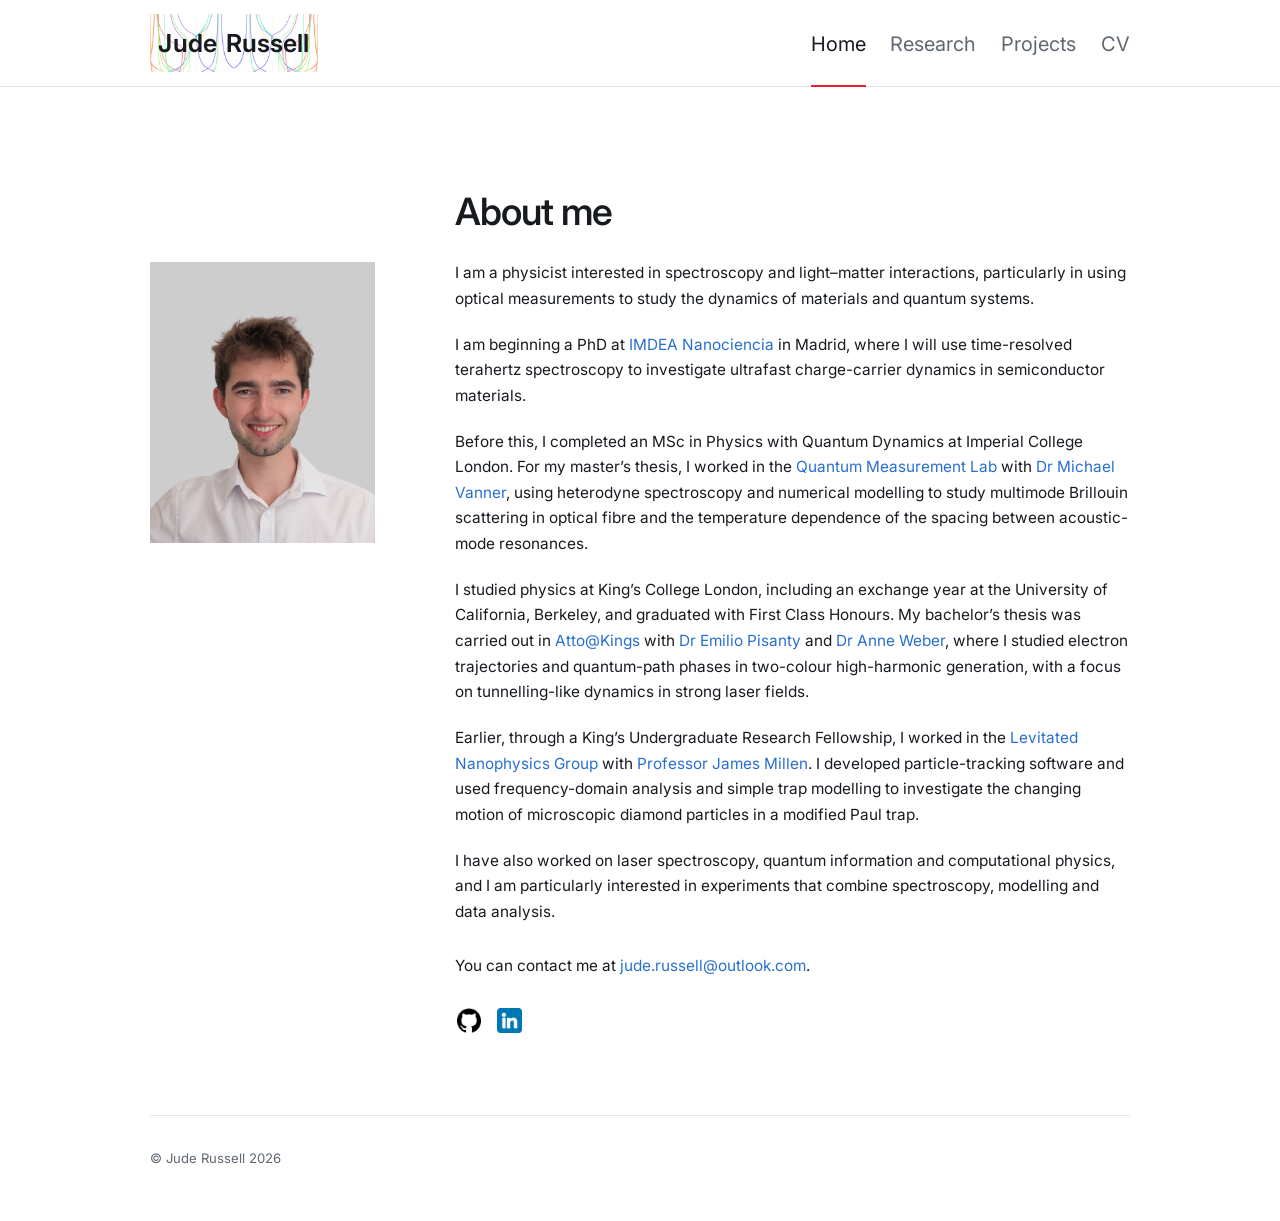
==== index.html @ 182eb0db "Add files via upload" ====
<!doctype html>
<html lang="en">
<head>
  <meta charset="utf-8">
  <meta name="viewport" content="width=device-width, initial-scale=1">
  <title>Home</title>
  <link rel="icon" type="image/png" href="/assets/images/favicon.png">
  <link rel="preconnect" href="https://fonts.googleapis.com">
  <link rel="preconnect" href="https://fonts.gstatic.com" crossorigin>
  <link href="https://fonts.googleapis.com/css2?family=Inter:wght@100..900&display=swap" rel="stylesheet">
  <link rel="stylesheet" href="/assets/css/main.css?v=5">
  <script src="/assets/js/main.js" defer></script>
</head>
<body>
  <header class="site-header">
    <div class="nav-shell">
      <a class="brand" href="/index.html"><span>Jude</span> <span>Russell</span></a>
      <button class="menu-toggle" type="button" aria-label="Open navigation" aria-expanded="false"><span></span><span></span><span></span></button>
      <nav class="site-nav" aria-label="Primary navigation">
        <a href="/index.html" aria-current="page">Home</a>
        <a href="/work/index.html">Research</a>
        <a href="/projects/index.html">Projects</a>
        <a href="/cv/index.html">CV</a>
      </nav>
    </div>
  </header>

  <main>
    <section class="home-intro">
      <figure class="home-portrait media media--portrait" data-fallback>
        <img class="profile-photo" src="/assets/images/home/profile.png" alt="Portrait of Jude Russell">
        <div class="asset-fallback">
          Profile photograph<br>
          <small>assets/images/home/profile.png</small>
        </div>
      </figure>

      <div class="home-copy reading-column">
        <h1 class="home-heading">About me</h1>

        <p>
          I am a physicist interested in spectroscopy and light–matter interactions, particularly in using optical measurements to study the dynamics of materials and quantum systems.
        </p>

        <p>
          I am beginning a PhD at
          <a href="https://www.nanociencia.imdea.org/" rel="external">IMDEA Nanociencia</a>
          in Madrid, where I will use time-resolved terahertz spectroscopy to investigate ultrafast charge-carrier dynamics in semiconductor materials.
        </p>

        <p>
          Before this, I completed an MSc in Physics with Quantum Dynamics at Imperial College London. For my master’s thesis, I worked in the
          <a href="https://www.qmeas.net" rel="external">Quantum Measurement Lab</a>
          with
          <a href="https://profiles.imperial.ac.uk/m.vanner" rel="external">Dr Michael Vanner</a>,
          using heterodyne spectroscopy and numerical modelling to study multimode Brillouin scattering in optical fibre and the temperature dependence of the spacing between acoustic-mode resonances.
        </p>

        <p>
          I studied physics at King’s College London, including an exchange year at the University of California, Berkeley, and graduated with First Class Honours. My bachelor’s thesis was carried out in
          <a href="https://www.attokings.com" rel="external">Atto@Kings</a>
          with
          <a href="https://www.kcl.ac.uk/people/emilio-pisanty" rel="external">Dr Emilio Pisanty</a>
          and
          <a href="https://www.kcl.ac.uk/people/anne-weber" rel="external">Dr Anne Weber</a>,
          where I studied electron trajectories and quantum-path phases in two-colour high-harmonic generation, with a focus on tunnelling-like dynamics in strong laser fields.
        </p>

        <p>
          Earlier, through a King’s Undergraduate Research Fellowship, I worked in the
          <a href="https://levi-nano.com" rel="external">Levitated Nanophysics Group</a>
          with
          <a href="https://www.kcl.ac.uk/people/james-millen" rel="external">Professor James Millen</a>.
          I developed particle-tracking software and used frequency-domain analysis and simple trap modelling to investigate the changing motion of microscopic diamond particles in a modified Paul trap.
        </p>

        <p>
          I have also worked on laser spectroscopy, quantum information and computational physics, and I am particularly interested in experiments that combine spectroscopy, modelling and data analysis.
        </p>

        <p class="contact-line">
          You can contact me at
          <a href="mailto:jude.russell@outlook.com">jude.russell@outlook.com</a>.
        </p>

        <div class="social-links" role="group" aria-label="Profiles">
          <a href="https://github.com/Jfj-russell" rel="me external" aria-label="GitHub">
            <img src="/assets/images/social/github.png" alt="">
          </a>
          <a href="https://www.linkedin.com/in/jude-russell/" rel="me external" aria-label="LinkedIn">
            <img src="/assets/images/social/linkedin.png" alt="">
          </a>
        </div>
      </div>
    </section>
  </main>

  <footer class="site-footer"><p>© Jude Russell 2026</p></footer>
</body>
</html>
---- assets/css/main.css ----
/* ==========================================================================
   Base
   ========================================================================== */

:root {
  --ink: #171b20;
  --muted: #5f6872;
  --faint: #8a929a;
  --line: #e4e8ec;
  --line-strong: #d1d7dd;
  --paper: #ffffff;
  --wash: #f5f7f8;
  --accent: #286fd1;
  --accent-dark: #1856a4;
  --selected: #ed1b2f;
  --max-width: 980px;
  --reading-width: 700px;
}

* {
  box-sizing: border-box;
}

html {
  scroll-behavior: smooth;
}

body {
  margin: 0;
  color: var(--ink);
  background: var(--paper);
  font-family: "Inter", ui-sans-serif, -apple-system, BlinkMacSystemFont, "Segoe UI", Helvetica, Arial, sans-serif;
  font-size: 0.96rem;
  line-height: 1.67;
  text-rendering: optimizeLegibility;
}

img {
  display: block;
  max-width: 100%;
}

a {
  color: var(--accent);
  text-decoration: none;
}

a:hover {
  color: var(--accent-dark);
}

a:focus-visible,
button:focus-visible {
  outline: 2px solid var(--accent);
  outline-offset: 4px;
}

h1,
h2,
h3 {
  margin-top: 0;
  font-weight: 560;
  letter-spacing: -0.025em;
  line-height: 1.18;
}

h1 {
  max-width: 850px;
  margin-bottom: 1rem;
  font-size: clamp(2rem, 5vw, 3.6rem);
}

h2 {
  margin-bottom: 1.15rem;
  font-size: clamp(1.3rem, 2.6vw, 1.75rem);
}

h3 {
  margin-bottom: 0.45rem;
  font-size: 1.02rem;
}

p {
  margin: 0 0 1.25rem;
}

/* ==========================================================================
   Header and navigation
   ========================================================================== */

.site-header {
  position: sticky;
  top: 0;
  z-index: 20;
  border-bottom: 1.5px solid var(--line);
  background: rgba(255, 255, 255, 0.96);
  backdrop-filter: blur(10px);
}

.nav-shell {
  width: min(calc(100% - 5rem), var(--max-width));
  min-height: 5.15rem;
  margin: 0 auto;
  display: flex;
  align-items: center;
  justify-content: space-between;
  gap: 2rem;
}

.brand,
.brand:visited,
.brand:hover,
.brand:focus,
.brand:active {
  display: inline-flex;
  width: 10.5rem;
  height: 3.65rem;
  align-items: center;
  justify-content: center;
  color: var(--ink);
  background:
    linear-gradient(rgba(255, 255, 255, 0.4), rgba(255, 255, 255, 0.4)),
    url("/assets/images/header-background-long.jpg") center / 100% 100% no-repeat;
  font-size: 1.55rem;
  font-weight: 630;
  letter-spacing: 0.005em;
  line-height: 1;
  text-decoration: none;
  white-space: nowrap;
}

.brand span {
  display: inline;
  color: inherit;
}

.brand span + span {
  margin-left: 0.35em;
}

.site-nav {
  display: flex;
  align-items: center;
  gap: 1.55rem;
}

.site-nav a {
  position: relative;
  padding: 1.75rem 0 1.55rem;
  color: var(--muted);
  font-size: 1.25rem;
  text-decoration: none;
}

.site-nav a::after {
  position: absolute;
  right: 0;
  bottom: -1px;
  left: 0;
  height: 2px;
  background: transparent;
  content: "";
}

.site-nav a:hover,
.site-nav a[aria-current="page"] {
  color: var(--ink);
}

.site-nav a[aria-current="page"]::after {
  background: var(--selected);
}

.menu-toggle {
  display: none;
  padding: 0.5rem;
  border: 0;
  color: var(--ink);
  background: transparent;
  font: inherit;
}

.menu-toggle span {
  display: block;
  width: 1.35rem;
  height: 1px;
  margin: 0.3rem 0;
  background: currentColor;
}

/* ==========================================================================
   Layout
   ========================================================================== */

main {
  width: min(calc(100% - 5rem), var(--max-width));
  min-height: calc(100vh - 12rem);
  margin: 0 auto;
  padding: clamp(3.4rem, 8vw, 6.5rem) 0 5rem;
}

.research-detail main {
  max-width: var(--reading-width);
}

.reading-column {
  max-width: var(--reading-width);
}

.item-meta {
  color: var(--muted);
  font-size: 0.86rem;
  letter-spacing: 0.025em;
}

.page-intro {
  padding-bottom: clamp(2.5rem, 6vw, 4.5rem);
  border-bottom: 1.5px solid var(--line-strong);
}

.page-intro--no-rule {
  padding-bottom: 1.5rem;
  border-bottom: 0;
}

.text-link {
  font-size: 0.94rem;
  font-weight: 560;
}

/* ==========================================================================
   Home
   ========================================================================== */

.home-intro {
  display: grid;
  grid-template-columns: minmax(170px, 225px) minmax(0, 1fr);
  gap: clamp(2.5rem, 7vw, 5rem);
  align-items: start;
}

.home-heading {
  margin-bottom: 1.65rem;
  font-size: clamp(1.7rem, 3.4vw, 2.35rem);
}

.contact-line {
  margin-top: 1.8rem;
}

.profile-photo {
  width: 100%;
  aspect-ratio: 4 / 5;
  object-fit: cover;
  object-position: center;
  filter: saturate(0.86) contrast(1.02);
}

.home-portrait {
  width: 100%;
  max-width: 225px;
  justify-self: start;
}

.social-links {
  display: flex;
  gap: 0.8rem;
  margin-top: 1.75rem;
}

.social-links a {
  display: inline-flex;
  width: 1.75rem;
  height: 1.75rem;
  align-items: center;
  justify-content: center;
  text-decoration: none;
}

.social-links a:hover {
  opacity: 0.72;
}

.social-links img {
  width: 1.55rem;
  height: 1.55rem;
  border: 0;
  object-fit: contain;
}

/* ==========================================================================
   Research list
   ========================================================================== */

.section-block {
  margin-top: clamp(4rem, 9vw, 7rem);
}

.page-intro--no-rule + .section-block {
  margin-top: 0;
}

.work-list,
.project-list {
  border-top: 1.5px solid var(--line-strong);
}

.work-item {
  display: grid;
  grid-template-columns: 8rem minmax(0, 1fr) auto;
  gap: 1.5rem;
  align-items: start;
  padding: 1.8rem 0;
  border-bottom: 1.5px solid var(--line);
}

.work-item h2 {
  margin-bottom: 0.45rem;
}

.work-item p {
  max-width: 610px;
  margin-bottom: 0;
  color: var(--muted);
}

.work-title-link,
.work-title-link:visited,
.work-title-link:hover,
.work-title-link:focus,
.work-title-link:active {
  color: var(--ink);
  text-decoration: none;
}

.work-title-link:hover {
  text-decoration: underline;
  text-decoration-thickness: 1px;
  text-underline-offset: 0.14em;
}

/* ==========================================================================
   Research detail pages
   ========================================================================== */

.article-section {
  max-width: var(--reading-width);
  margin-top: clamp(3.25rem, 7vw, 5.4rem);
}

.article-section h2 {
  padding-bottom: 0.7rem;
  border-bottom: 1.5px solid var(--line);
}

.research-detail h1 {
  font-size: clamp(1.7rem, 3.7vw, 2.55rem);
}

.research-detail h2 {
  font-size: clamp(1.15rem, 2.2vw, 1.45rem);
}

.research-detail h3 {
  font-size: 0.96rem;
}

.research-detail .page-intro {
  padding-bottom: clamp(1.5rem, 4vw, 2.4rem);
}

.research-detail .page-intro + .article-section {
  margin-top: clamp(2.5rem, 5vw, 3.5rem);
}

.equation {
  margin: 1.8rem 0;
  background: var(--paper);
  text-align: center;
}

.equation math[display="block"] {
  display: block;
  width: fit-content;
  max-width: 100%;
  margin: 0 auto;
  font-size: clamp(0.9rem, 2.2vw, 1.12rem);
}

.thesis-link {
  display: grid;
  grid-template-columns: minmax(150px, 230px) minmax(0, 1fr);
  gap: clamp(1.6rem, 5vw, 3.5rem);
  align-items: center;
  max-width: 800px;
  margin-top: 2rem;
  padding-top: 2rem;
  border-top: 1.5px solid var(--line);
}

.thesis-link img {
  border: 1px solid var(--line-strong);
}

.thesis-link h3 {
  font-size: 1.12rem;
}

/* ==========================================================================
   Media and image fallbacks
   ========================================================================== */

.media {
  max-width: 900px;
  margin: 2.4rem 0 3.2rem;
}

.media img {
  width: 100%;
  height: auto;
  border: 0;
  background: var(--wash);
}

.media--rounded img {
  border-radius: 4px;
}

.media.home-portrait {
  margin-top: 4.5rem;
}

.research-detail main > figure.media {
  width: min(92%, 640px);
  max-width: 640px;
  margin-right: auto;
  margin-left: auto;
}

.research-detail main > figure.media--narrow {
  max-width: 80%;
  margin: 2rem auto;
}

.research-detail main > figure.media--reduced-plot {
  max-width: 70%;
}

.research-detail figure.media > img {
  margin-right: auto;
  margin-left: auto;
}

.asset-fallback {
  display: none;
  min-height: 320px;
  padding: 2rem;
  border: 1.5px solid var(--line);
  align-items: center;
  justify-content: center;
  background: var(--wash);
  color: var(--muted);
  text-align: center;
}

.media.is-missing img {
  display: none;
}

.media.is-missing .asset-fallback {
  display: flex;
}

.media--portrait .asset-fallback {
  min-height: 420px;
}

/* ==========================================================================
   Projects
   ========================================================================== */

.project-entry {
  display: grid;
  grid-template-columns: minmax(260px, 42%) minmax(0, 1fr);
  gap: clamp(2rem, 7vw, 5rem);
  align-items: center;
  padding: clamp(2.8rem, 7vw, 5rem) 0;
  border-bottom: 1.5px solid var(--line);
}

/* Entry with a stacked column of images beside the text. */
.project-entry--split {
  display: flex;
  flex-wrap: wrap;
  gap: 2rem;
  align-items: flex-start;
  margin-bottom: 3rem;
}

.project-entry:nth-child(even) .project-media {
  order: 2;
}

.work-item:last-child,
.project-entry:last-child {
  border-bottom: 0;
}

.project-entry .media {
  margin: 0;
}

.project-media--stack {
  display: flex;
  flex: 0 0 380px;
  flex-direction: column;
  align-items: center;
  gap: 1.25rem;
  max-width: 100%;
}

.project-media--stack .media {
  width: 100%;
  margin: 0 auto;
}

.project-media--stack .media--inset {
  width: 85%;
}

.project-content {
  flex: 1;
  min-width: 280px;
}

.project-media--diagram img {
  padding: clamp(1rem, 3vw, 1.75rem);
  background: var(--paper);
}

.project-entry .asset-fallback {
  min-height: 245px;
}

.project-entry h2 {
  margin-bottom: 0.35rem;
}

.project-entry .item-meta {
  margin-bottom: 1rem;
}

.project-content .item-meta {
  opacity: 0.7;
  font-size: 0.9em;
}

.project-entry p:last-child {
  margin-bottom: 0;
}

/* ==========================================================================
   CV
   ========================================================================== */

.cv-section {
  max-width: 900px;
  margin-top: clamp(3.25rem, 7vw, 5.4rem);
}

.cv-section h2 {
  padding-bottom: 0.7rem;
  border-bottom: 1.5px solid var(--line);
}

.cv-list {
  margin: 0;
  padding: 0;
  list-style: none;
}

.cv-list li {
  display: grid;
  grid-template-columns: 11rem minmax(0, 1fr);
  gap: 1.75rem;
  padding: 1.55rem 0;
  border-bottom: 1.5px solid var(--line);
}

.cv-date {
  color: var(--muted);
  font-size: 0.88rem;
}

.cv-list h3 {
  margin-bottom: 0.35rem;
  font-size: 1.02rem;
}

.cv-list p {
  margin-bottom: 0.45rem;
  color: #343c45;
}

.cv-list p:last-child {
  margin-bottom: 0;
}

.cv-list .item-meta {
  color: var(--muted);
}

.cv-list--compact li {
  padding: 1.2rem 0;
}

.cv-list--no-bottom-rule li:last-child {
  border-bottom: 0;
}

/* ==========================================================================
   Footer
   ========================================================================== */

.site-footer {
  width: min(calc(100% - 5rem), var(--max-width));
  margin: 0 auto;
  padding: 2rem 0 3.2rem;
  border-top: 1.5px solid var(--line);
  color: var(--muted);
  font-size: 0.82rem;
}

.site-footer p {
  margin: 0;
}

/* ==========================================================================
   Small screens
   ========================================================================== */

@media (max-width: 760px) {
  .nav-shell,
  main,
  .site-footer {
    width: min(calc(100% - 2.5rem), var(--max-width));
  }

  .nav-shell {
    min-height: 4.7rem;
  }

  .brand,
  .brand:visited,
  .brand:hover,
  .brand:focus,
  .brand:active {
    width: 8.8rem;
    height: 3.06rem;
    font-size: 1.55rem;
  }

  .menu-toggle {
    display: block;
  }

  .site-nav {
    position: absolute;
    top: 100%;
    right: 0;
    left: 0;
    display: none;
    padding: 0.4rem 1.25rem 1.1rem;
    border-bottom: 1.5px solid var(--line);
    background: var(--paper);
  }

  .site-nav.is-open {
    display: grid;
  }

  .site-nav a {
    padding: 0.65rem 0;
  }

  .site-nav a::after {
    display: none;
  }

  main {
    padding-top: 3.2rem;
  }

  .home-intro,
  .project-entry,
  .thesis-link {
    grid-template-columns: 1fr;
  }

  .home-portrait {
    max-width: 200px;
    justify-self: start;
  }

  .media.home-portrait {
    margin-top: 0;
  }

  .work-item {
    grid-template-columns: 1fr;
    gap: 0.6rem;
  }

  .project-entry:nth-child(even) .project-media {
    order: 0;
  }

  .project-entry .asset-fallback,
  .asset-fallback {
    min-height: 220px;
  }

  .cv-list li {
    grid-template-columns: 1fr;
    gap: 0.3rem;
  }
}

@media (prefers-reduced-motion: reduce) {
  html {
    scroll-behavior: auto;
  }
}
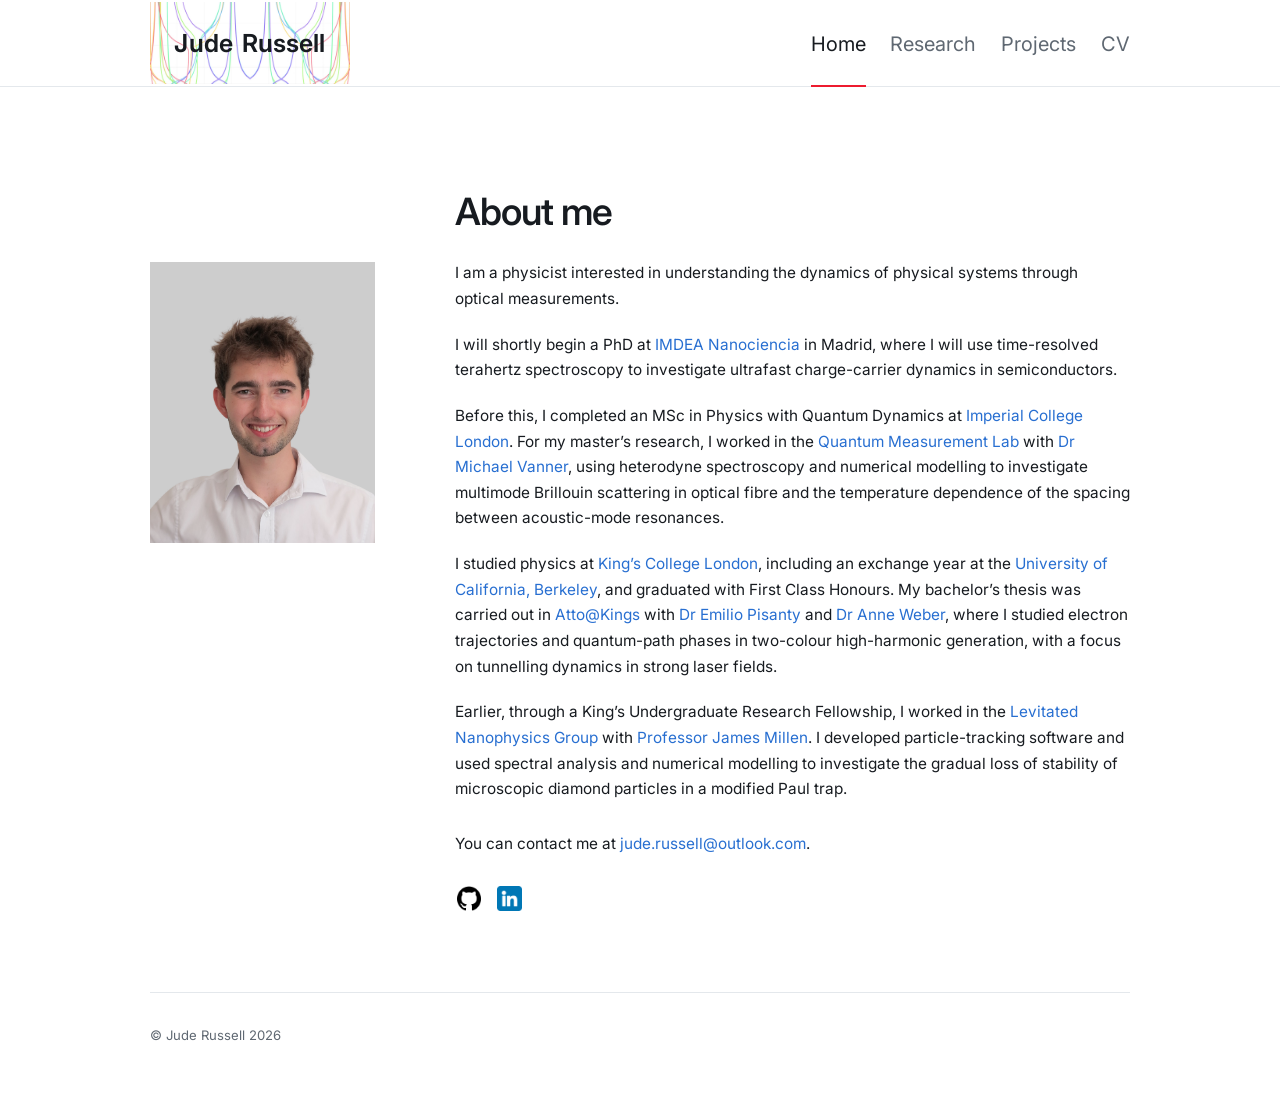
==== commit 6c184cbe: "add sitemap.xml, update CV, header" ====
--- a/index.html
+++ b/index.html
@@ -3,8 +3,29 @@
 <head>
   <meta charset="utf-8">
   <meta name="viewport" content="width=device-width, initial-scale=1">
-  <title>Home</title>
-  <link rel="icon" type="image/png" href="/assets/images/favicon.png">
+  <title>Jude Russell</title>
+  <meta name="description"
+        content="I am a physicist interested in spectroscopy and light–matter interactions, particularly in using optical measurements to study the dynamics of materials and quantum systems.">
+
+  <link rel="canonical" href="https://jfj-russell.github.io/">
+  <link rel="icon"
+        type="image/png"
+        sizes="512x512"
+        href="/assets/images/favicon.png">
+
+  <meta property="og:site_name" content="Jude Russell">
+  <meta property="og:title" content="Jude Russell">
+  <meta property="og:type" content="website">
+  <meta property="og:url" content="https://jfj-russell.github.io/">
+
+  <script type="application/ld+json">
+  {
+    "@context": "https://schema.org",
+    "@type": "WebSite",
+    "name": "Jude Russell",
+    "url": "https://jfj-russell.github.io/"
+  }
+  </script>
   <link rel="preconnect" href="https://fonts.googleapis.com">
   <link rel="preconnect" href="https://fonts.gstatic.com" crossorigin>
   <link href="https://fonts.googleapis.com/css2?family=Inter:wght@100..900&display=swap" rel="stylesheet">
@@ -14,7 +35,9 @@
 <body>
   <header class="site-header">
     <div class="nav-shell">
+    <h1 class="brand-heading">
       <a class="brand" href="/index.html"><span>Jude</span> <span>Russell</span></a>
+    </h1>
       <button class="menu-toggle" type="button" aria-label="Open navigation" aria-expanded="false"><span></span><span></span><span></span></button>
       <nav class="site-nav" aria-label="Primary navigation">
         <a href="/index.html" aria-current="page">Home</a>
@@ -36,34 +59,34 @@
       </figure>
 
       <div class="home-copy reading-column">
-        <h1 class="home-heading">About me</h1>
+        <h2 class="home-heading">About me</h2>
 
         <p>
-          I am a physicist interested in spectroscopy and light–matter interactions, particularly in using optical measurements to study the dynamics of materials and quantum systems.
+          I am a physicist interested in understanding the dynamics of physical systems through optical measurements.
         </p>
 
         <p>
-          I am beginning a PhD at
+          I will shortly begin a PhD at
           <a href="https://www.nanociencia.imdea.org/" rel="external">IMDEA Nanociencia</a>
-          in Madrid, where I will use time-resolved terahertz spectroscopy to investigate ultrafast charge-carrier dynamics in semiconductor materials.
+          in Madrid, where I will use time-resolved terahertz spectroscopy to investigate ultrafast charge-carrier dynamics in semiconductors.
         </p>
 
         <p>
-          Before this, I completed an MSc in Physics with Quantum Dynamics at Imperial College London. For my master’s thesis, I worked in the
+          Before this, I completed an MSc in Physics with Quantum Dynamics at <a href="https://www.imperial.ac.uk/">Imperial College London</a>. For my master’s research, I worked in the
           <a href="https://www.qmeas.net" rel="external">Quantum Measurement Lab</a>
           with
           <a href="https://profiles.imperial.ac.uk/m.vanner" rel="external">Dr Michael Vanner</a>,
-          using heterodyne spectroscopy and numerical modelling to study multimode Brillouin scattering in optical fibre and the temperature dependence of the spacing between acoustic-mode resonances.
+          using heterodyne spectroscopy and numerical modelling to investigate multimode Brillouin scattering in optical fibre and the temperature dependence of the spacing between acoustic-mode resonances.
         </p>
 
         <p>
-          I studied physics at King’s College London, including an exchange year at the University of California, Berkeley, and graduated with First Class Honours. My bachelor’s thesis was carried out in
+          I studied physics at <a href="https://www.kcl.ac.uk/">King’s College London</a>, including an exchange year at the<a href="https://www.berkeley.edu/"> University of California, Berkeley</a>, and graduated with First Class Honours. My bachelor’s thesis was carried out in
           <a href="https://www.attokings.com" rel="external">Atto@Kings</a>
           with
           <a href="https://www.kcl.ac.uk/people/emilio-pisanty" rel="external">Dr Emilio Pisanty</a>
           and
           <a href="https://www.kcl.ac.uk/people/anne-weber" rel="external">Dr Anne Weber</a>,
-          where I studied electron trajectories and quantum-path phases in two-colour high-harmonic generation, with a focus on tunnelling-like dynamics in strong laser fields.
+          where I studied electron trajectories and quantum-path phases in two-colour high-harmonic generation, with a focus on tunnelling dynamics in strong laser fields.
         </p>
 
         <p>
@@ -71,11 +94,7 @@
           <a href="https://levi-nano.com" rel="external">Levitated Nanophysics Group</a>
           with
           <a href="https://www.kcl.ac.uk/people/james-millen" rel="external">Professor James Millen</a>.
-          I developed particle-tracking software and used frequency-domain analysis and simple trap modelling to investigate the changing motion of microscopic diamond particles in a modified Paul trap.
-        </p>
-
-        <p>
-          I have also worked on laser spectroscopy, quantum information and computational physics, and I am particularly interested in experiments that combine spectroscopy, modelling and data analysis.
+          I developed particle-tracking software and used spectral analysis and numerical modelling to investigate the gradual loss of stability of microscopic diamond particles in a modified Paul trap.
         </p>
 
         <p class="contact-line">
--- a/assets/css/main.css
+++ b/assets/css/main.css
@@ -1,6 +1,3 @@
-/* ==========================================================================
-   Base
-   ========================================================================== */
 
 :root {
   --ink: #171b20;
@@ -107,14 +104,22 @@
   gap: 2rem;
 }
 
+.brand-heading {
+  margin: 0;
+  padding: 0;
+  font-size: inherit;
+  font-weight: inherit;
+  line-height: inherit;
+}
+
 .brand,
 .brand:visited,
 .brand:hover,
 .brand:focus,
 .brand:active {
   display: inline-flex;
-  width: 10.5rem;
-  height: 3.65rem;
+  width: 12.5rem;
+  height: 5.15rem;
   align-items: center;
   justify-content: center;
   color: var(--ink);
@@ -219,7 +224,7 @@
 }
 
 .page-intro--no-rule {
-  padding-bottom: 1.5rem;
+  /* padding-bottom: 1.5rem; */
   border-bottom: 0;
 }
 
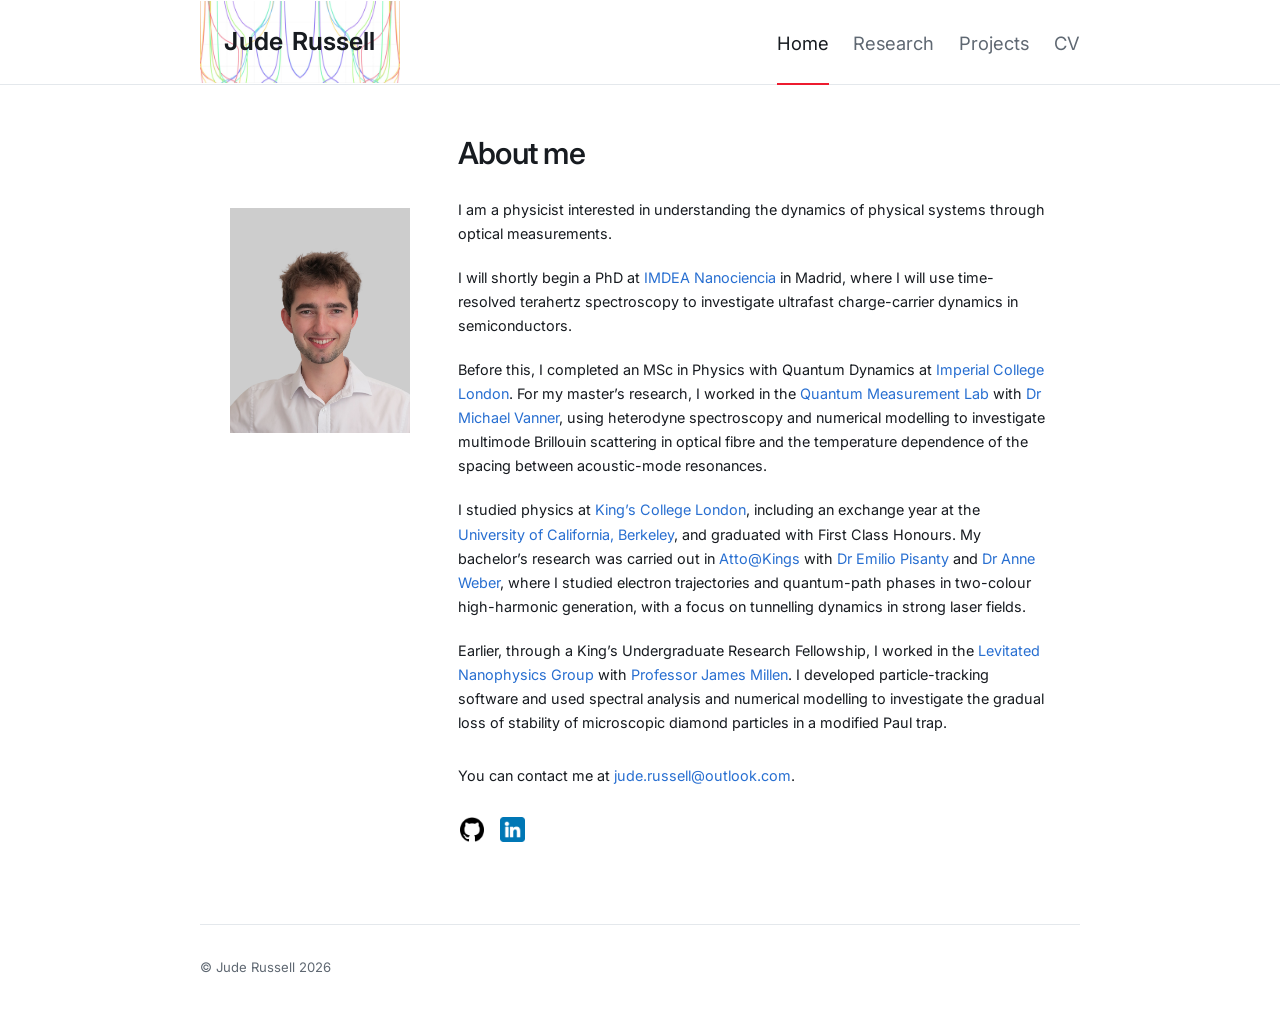
==== commit ed157325: "Update site layout and research, projects and CV content" ====
--- a/index.html
+++ b/index.html
@@ -5,7 +5,7 @@
   <meta name="viewport" content="width=device-width, initial-scale=1">
   <title>Jude Russell</title>
   <meta name="description"
-        content="I am a physicist interested in spectroscopy and light–matter interactions, particularly in using optical measurements to study the dynamics of materials and quantum systems.">
+        content="I am a physicist interested in understanding the dynamics of physical systems through optical measurements.">
 
   <link rel="canonical" href="https://jfj-russell.github.io/">
   <link rel="icon"
@@ -29,7 +29,7 @@
   <link rel="preconnect" href="https://fonts.googleapis.com">
   <link rel="preconnect" href="https://fonts.gstatic.com" crossorigin>
   <link href="https://fonts.googleapis.com/css2?family=Inter:wght@100..900&display=swap" rel="stylesheet">
-  <link rel="stylesheet" href="/assets/css/main.css?v=5">
+  <link rel="stylesheet" href="/assets/css/main.css?v=7">
   <script src="/assets/js/main.js" defer></script>
 </head>
 <body>
@@ -80,7 +80,7 @@
         </p>
 
         <p>
-          I studied physics at <a href="https://www.kcl.ac.uk/">King’s College London</a>, including an exchange year at the<a href="https://www.berkeley.edu/"> University of California, Berkeley</a>, and graduated with First Class Honours. My bachelor’s thesis was carried out in
+          I studied physics at <a href="https://www.kcl.ac.uk/">King’s College London</a>, including an exchange year at the<a href="https://www.berkeley.edu/"> University of California, Berkeley</a>, and graduated with First Class Honours. My bachelor’s research was carried out in
           <a href="https://www.attokings.com" rel="external">Atto@Kings</a>
           with
           <a href="https://www.kcl.ac.uk/people/emilio-pisanty" rel="external">Dr Emilio Pisanty</a>
--- a/assets/css/main.css
+++ b/assets/css/main.css
@@ -1,4 +1,3 @@
-
 :root {
   --ink: #171b20;
   --muted: #5f6872;
@@ -10,7 +9,7 @@
   --accent: #286fd1;
   --accent-dark: #1856a4;
   --selected: #ed1b2f;
-  --max-width: 980px;
+  --max-width: 880px;
   --reading-width: 700px;
 }
 
@@ -27,7 +26,7 @@
   color: var(--ink);
   background: var(--paper);
   font-family: "Inter", ui-sans-serif, -apple-system, BlinkMacSystemFont, "Segoe UI", Helvetica, Arial, sans-serif;
-  font-size: 0.96rem;
+  font-size: 0.9rem;
   line-height: 1.67;
   text-rendering: optimizeLegibility;
 }
@@ -64,17 +63,17 @@
 h1 {
   max-width: 850px;
   margin-bottom: 1rem;
-  font-size: clamp(2rem, 5vw, 3.6rem);
+  font-size: clamp(1.65rem, 3.7vw, 2.65rem);
 }
 
 h2 {
   margin-bottom: 1.15rem;
-  font-size: clamp(1.3rem, 2.6vw, 1.75rem);
+  font-size: clamp(1.2rem, 2.4vw, 1.6rem);
 }
 
 h3 {
   margin-bottom: 0.45rem;
-  font-size: 1.02rem;
+  font-size: 0.98rem;
 }
 
 p {
@@ -84,7 +83,6 @@
 /* ==========================================================================
    Header and navigation
    ========================================================================== */
-
 .site-header {
   position: sticky;
   top: 0;
@@ -153,7 +151,7 @@
   position: relative;
   padding: 1.75rem 0 1.55rem;
   color: var(--muted);
-  font-size: 1.25rem;
+  font-size: 1.15rem;
   text-decoration: none;
 }
 
@@ -196,12 +194,21 @@
 /* ==========================================================================
    Layout
    ========================================================================== */
-
 main {
-  width: min(calc(100% - 5rem), var(--max-width));
+  width: min(calc(100% - 8rem), var(--max-width));
   min-height: calc(100vh - 12rem);
   margin: 0 auto;
   padding: clamp(3.4rem, 8vw, 6.5rem) 0 5rem;
+}
+
+/* Slightly more space above the About section. */
+main:has(> .home-intro) {
+  padding-top: clamp(2.5rem, 4vw, 3.4rem);
+}
+
+/* Slightly more breathing room above page titles. */
+main:has(> .page-intro) {
+  padding-top: clamp(2.6rem, 5vw, 3.8rem);
 }
 
 .research-detail main {
@@ -236,17 +243,19 @@
 /* ==========================================================================
    Home
    ========================================================================== */
-
 .home-intro {
   display: grid;
-  grid-template-columns: minmax(170px, 225px) minmax(0, 1fr);
-  gap: clamp(2.5rem, 7vw, 5rem);
+  grid-template-columns: minmax(140px, 180px) minmax(0, 1fr);
+  gap: clamp(2rem, 4vw, 3rem);
   align-items: start;
+  max-width: 820px;
+  margin-right: auto;
+  margin-left: auto;
 }
 
 .home-heading {
   margin-bottom: 1.65rem;
-  font-size: clamp(1.7rem, 3.4vw, 2.35rem);
+  font-size: clamp(1.45rem, 2.8vw, 1.9rem);
 }
 
 .contact-line {
@@ -263,7 +272,7 @@
 
 .home-portrait {
   width: 100%;
-  max-width: 225px;
+  max-width: 180px;
   justify-self: start;
 }
 
@@ -296,12 +305,53 @@
 /* ==========================================================================
    Research list
    ========================================================================== */
-
 .section-block {
   margin-top: clamp(4rem, 9vw, 7rem);
 }
 
 .page-intro--no-rule + .section-block {
+  margin-top: 0;
+}
+
+/* Keep the horizontal rule close to the page title. */
+.page-intro:has(+ .section-block),
+.page-intro:has(+ .project-entry) {
+  padding-bottom: clamp(0.4rem, 1.2vw, 0.7rem);
+}
+
+/* Bring the Projects page title closer to its horizontal rule. */
+main:has(.project-entry) > .page-intro:not(.page-intro--no-rule),
+main:has(.project-list) > .page-intro:not(.page-intro--no-rule) {
+  padding-bottom: 0.2rem;
+}
+
+/* Projects page: match the research detail page title-to-divider spacing.
+   The :has() selectors also work if the HTML has no projects-page body class. */
+.projects-page .page-intro,
+body:has(main .project-entry) main > .page-intro,
+body:has(main .project-list) main > .page-intro {
+  padding-bottom: clamp(0.4rem, 1.2vw, 0.7rem);
+}
+
+.projects-page .page-intro h1,
+body:has(main .project-entry) main > .page-intro h1,
+body:has(main .project-list) main > .page-intro h1 {
+  margin-bottom: 0;
+}
+
+.projects-page .page-intro + .section-block,
+body:has(main .project-entry) main > .page-intro + .section-block,
+body:has(main .project-list) main > .page-intro + .section-block {
+  margin-top: 0;
+}
+
+/* Prevent default last-child margins from creating extra space above the rule. */
+.page-intro > h1:last-child,
+.page-intro > p:last-child {
+  margin-bottom: 0;
+}
+
+.page-intro + .project-entry {
   margin-top: 0;
 }
 
@@ -347,23 +397,22 @@
 /* ==========================================================================
    Research detail pages
    ========================================================================== */
-
 .article-section {
   max-width: var(--reading-width);
   margin-top: clamp(3.25rem, 7vw, 5.4rem);
 }
 
 .article-section h2 {
-  padding-bottom: 0.7rem;
-  border-bottom: 1.5px solid var(--line);
+  padding-bottom: 0;
+  border-bottom: none;
 }
 
 .research-detail h1 {
-  font-size: clamp(1.7rem, 3.7vw, 2.55rem);
+  font-size: clamp(1.45rem, 3vw, 2.05rem);
 }
 
 .research-detail h2 {
-  font-size: clamp(1.15rem, 2.2vw, 1.45rem);
+  font-size: clamp(1.1rem, 2vw, 1.35rem);
 }
 
 .research-detail h3 {
@@ -371,11 +420,11 @@
 }
 
 .research-detail .page-intro {
-  padding-bottom: clamp(1.5rem, 4vw, 2.4rem);
+  padding-bottom: clamp(0.4rem, 1.2vw, 0.7rem);
 }
 
 .research-detail .page-intro + .article-section {
-  margin-top: clamp(2.5rem, 5vw, 3.5rem);
+  margin-top: clamp(1.25rem, 3vw, 2rem);
 }
 
 .equation {
@@ -414,7 +463,6 @@
 /* ==========================================================================
    Media and image fallbacks
    ========================================================================== */
-
 .media {
   max-width: 900px;
   margin: 2.4rem 0 3.2rem;
@@ -483,13 +531,12 @@
 /* ==========================================================================
    Projects
    ========================================================================== */
-
 .project-entry {
   display: grid;
   grid-template-columns: minmax(260px, 42%) minmax(0, 1fr);
   gap: clamp(2rem, 7vw, 5rem);
   align-items: center;
-  padding: clamp(2.8rem, 7vw, 5rem) 0;
+  padding: clamp(1.75rem, 4vw, 3rem) 0;
   border-bottom: 1.5px solid var(--line);
 }
 
@@ -499,7 +546,7 @@
   flex-wrap: wrap;
   gap: 2rem;
   align-items: flex-start;
-  margin-bottom: 3rem;
+  margin-bottom: 1.5rem;
 }
 
 .project-entry:nth-child(even) .project-media {
@@ -567,15 +614,23 @@
 /* ==========================================================================
    CV
    ========================================================================== */
-
 .cv-section {
   max-width: 900px;
-  margin-top: clamp(3.25rem, 7vw, 5.4rem);
+  margin-top: clamp(2.2rem, 4vw, 3.3rem);
 }
 
 .cv-section h2 {
-  padding-bottom: 0.7rem;
+  margin-bottom: 0.75rem;
+  padding-bottom: 0.55rem;
   border-bottom: 1.5px solid var(--line);
+}
+
+.page-intro + .cv-section {
+  margin-top: 2.5rem;
+}
+
+.page-intro--no-rule:has(+ .cv-section) {
+  padding-bottom: 0.4rem;
 }
 
 .cv-list {
@@ -587,8 +642,8 @@
 .cv-list li {
   display: grid;
   grid-template-columns: 11rem minmax(0, 1fr);
-  gap: 1.75rem;
-  padding: 1.55rem 0;
+  gap: 1.5rem;
+  padding: 1.05rem 0;
   border-bottom: 1.5px solid var(--line);
 }
 
@@ -599,11 +654,11 @@
 
 .cv-list h3 {
   margin-bottom: 0.35rem;
-  font-size: 1.02rem;
+  font-size: 0.98rem;
 }
 
 .cv-list p {
-  margin-bottom: 0.45rem;
+  margin-bottom: 0.35rem;
   color: #343c45;
 }
 
@@ -616,7 +671,7 @@
 }
 
 .cv-list--compact li {
-  padding: 1.2rem 0;
+  padding: 0.9rem 0;
 }
 
 .cv-list--no-bottom-rule li:last-child {
@@ -626,7 +681,6 @@
 /* ==========================================================================
    Footer
    ========================================================================== */
-
 .site-footer {
   width: min(calc(100% - 5rem), var(--max-width));
   margin: 0 auto;
@@ -643,7 +697,6 @@
 /* ==========================================================================
    Small screens
    ========================================================================== */
-
 @media (max-width: 760px) {
   .nav-shell,
   main,
@@ -696,6 +749,14 @@
     padding-top: 3.2rem;
   }
 
+  main:has(> .page-intro) {
+    padding-top: 2.5rem;
+  }
+
+  main:has(> .home-intro) {
+    padding-top: 2.3rem;
+  }
+
   .home-intro,
   .project-entry,
   .thesis-link {
@@ -703,7 +764,7 @@
   }
 
   .home-portrait {
-    max-width: 200px;
+    max-width: 180px;
     justify-self: start;
   }
 
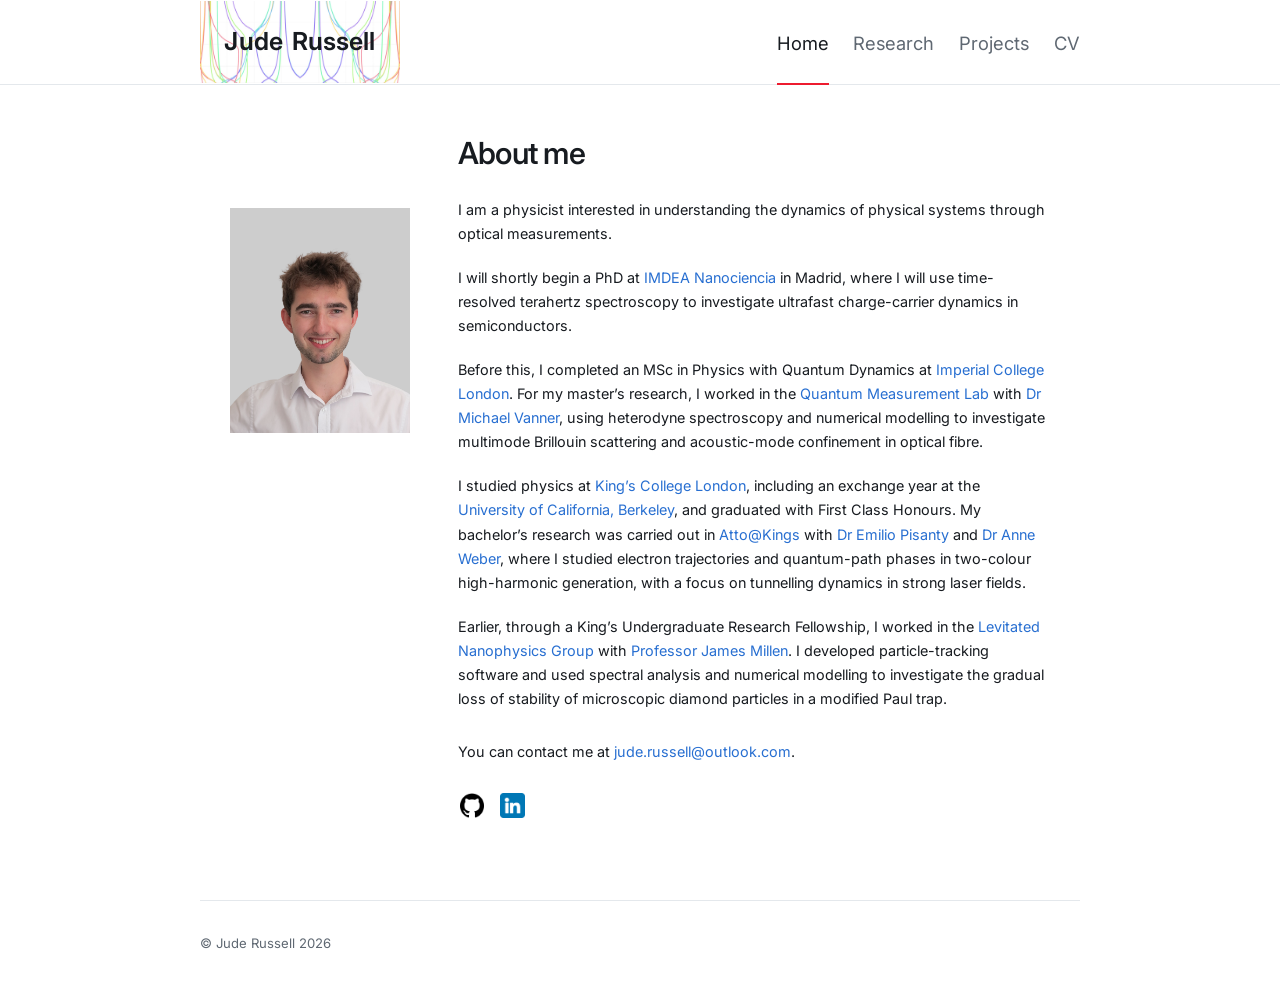
==== commit 489b4ae4: "Initial website version" ====
--- a/index.html
+++ b/index.html
@@ -76,7 +76,7 @@
           <a href="https://www.qmeas.net" rel="external">Quantum Measurement Lab</a>
           with
           <a href="https://profiles.imperial.ac.uk/m.vanner" rel="external">Dr Michael Vanner</a>,
-          using heterodyne spectroscopy and numerical modelling to investigate multimode Brillouin scattering in optical fibre and the temperature dependence of the spacing between acoustic-mode resonances.
+          using heterodyne spectroscopy and numerical modelling to investigate multimode Brillouin scattering and acoustic-mode confinement in optical fibre.
         </p>
 
         <p>
